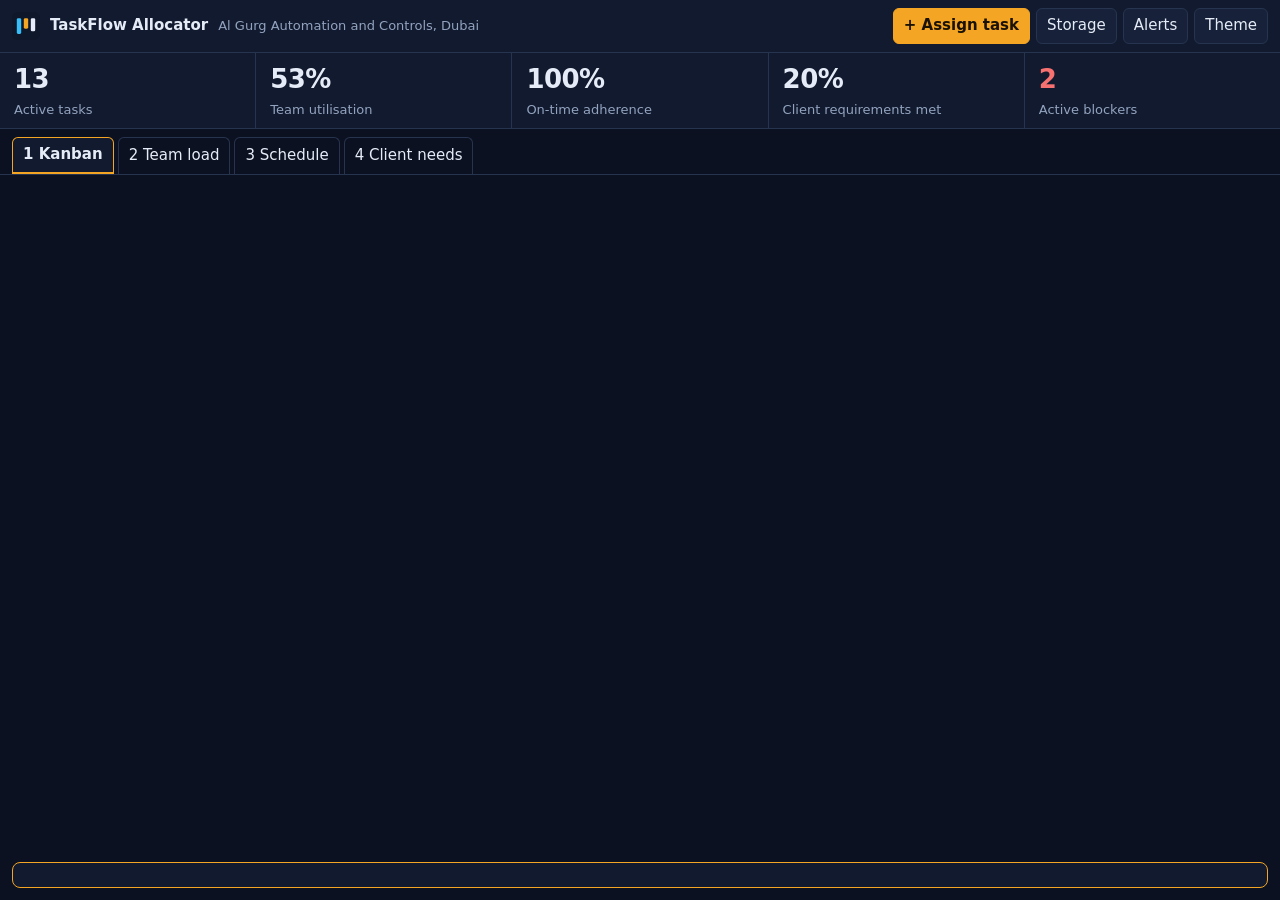
==== index.html @ e7a0b4b4 "Add files via upload" ====
<!doctype html><html lang="en" data-theme="dark"><head><meta charset="utf-8">
<meta name="viewport" content="width=device-width,initial-scale=1,viewport-fit=cover">
<title>TaskFlow Allocator — Al Gurg SCADA Engineering</title>
<link rel="manifest" href="manifest.webmanifest"><meta name="theme-color" content="#0f172a">
<meta name="apple-mobile-web-app-capable" content="yes"><meta name="mobile-web-app-capable" content="yes">
<meta name="apple-mobile-web-app-status-bar-style" content="black-translucent"><meta name="apple-mobile-web-app-title" content="TaskFlow">
<link rel="icon" href="favicon.ico" sizes="any"><link rel="icon" type="image/svg+xml" href="favicon.svg">
<link rel="apple-touch-icon" href="apple-touch-icon.png"><link rel="stylesheet" href="css/styles.css"></head>
<body><a class="skip" href="#view">Skip to content</a>
<header id="bar"><div class="brand"><img src="assets/agac-badge.svg" alt="" width="28" height="28"><b>TaskFlow Allocator</b><span>Al Gurg Automation and Controls, Dubai</span></div>
<div class="acts"><button id="bNew" class="pri">+ Assign task</button><button id="bInstall" hidden>Install app</button><button id="bStore">Storage</button><button id="bBell" aria-label="Enable alerts">Alerts</button><button id="bTheme" aria-label="Toggle light or dark theme">Theme</button></div></header>
<section id="kpis" aria-live="polite"></section>
<nav id="tabs" role="tablist" aria-label="Views"><button data-v="kanban" role="tab">1 Kanban</button><button data-v="team" role="tab">2 Team load</button><button data-v="schedule" role="tab">3 Schedule</button><button data-v="clients" role="tab">4 Client needs</button></nav>
<main id="view" tabindex="-1"></main>
<dialog id="dlg"></dialog><aside id="drawer" hidden></aside><div id="toast" role="status"></div><div id="banner" hidden></div>
<script src="js/db.js"></script><script src="js/seed-data.js"></script><script src="js/kanban.js"></script><script src="js/scheduler.js"></script><script src="js/clients.js"></script><script src="js/pwa-features.js"></script><script src="js/app.js"></script></body></html>
---- css/styles.css ----
:root{--bg:#0b1120;--pan:#111a2e;--pan2:#17223a;--line:#27344f;--tx:#e6ecf7;--mu:#93a3bf;--am:#f5a524;--cy:#38bdf8;--rd:#f87171;--ok:#4ade80;--on:#1a1200;color-scheme:dark;box-sizing:border-box}
[data-theme=light]{--bg:#eef2f7;--pan:#fff;--pan2:#f3f6fb;--line:#c9d3e3;--tx:#0f172a;--mu:#475569;--am:#b45309;--cy:#0369a1;--rd:#b91c1c;--ok:#15803d;--on:#fff;color-scheme:light}
*,*::before,*::after{box-sizing:inherit}
html,body{margin:0;background:var(--bg);color:var(--tx);font:15px/1.45 Bahnschrift,"Segoe UI",system-ui,sans-serif;padding-top:env(safe-area-inset-top,0)}
.skip{position:absolute;left:-999px}.skip:focus{left:8px;top:8px;background:var(--am);color:var(--on);padding:6px 10px;z-index:99}
:focus-visible{outline:2px solid var(--cy);outline-offset:2px}
button,select,input,textarea{font:inherit;color:inherit;background:var(--pan2);border:1px solid var(--line);border-radius:6px;padding:6px 10px}
button{cursor:pointer;min-height:36px}button:hover{border-color:var(--cy)}button.pri{background:var(--am);color:var(--on);border-color:var(--am);font-weight:700}
#bar{position:sticky;top:0;z-index:20;display:flex;gap:12px;align-items:center;justify-content:space-between;flex-wrap:wrap;background:var(--pan);border-bottom:1px solid var(--line);
 padding:8px 12px;padding-left:max(12px,env(titlebar-area-x,0px));width:env(titlebar-area-width,100%);min-width:100%;-webkit-app-region:drag;app-region:drag}
#bar button,#bar a{-webkit-app-region:no-drag;app-region:no-drag}
.brand{display:flex;gap:10px;align-items:center}.brand span{color:var(--mu);font-size:13px}.acts{display:flex;gap:6px;flex-wrap:wrap}
#kpis{display:grid;grid-template-columns:repeat(auto-fit,minmax(150px,1fr));gap:1px;background:var(--line);border-bottom:1px solid var(--line)}
.kpi{background:var(--pan);padding:8px 14px}.kpi b{display:block;font-size:26px;font-variant-numeric:tabular-nums;letter-spacing:-.02em}.kpi span{color:var(--mu);font-size:13px}.kpi.bad b{color:var(--rd)}.kpi.warn b{color:var(--am)}
#tabs{display:flex;gap:4px;padding:8px 12px 0;border-bottom:1px solid var(--line);overflow-x:auto}
#tabs button{border-radius:6px 6px 0 0;border-bottom:0;background:transparent;white-space:nowrap}#tabs button[aria-selected=true]{background:var(--pan);border-color:var(--am);border-bottom:2px solid var(--am);font-weight:700}
main{padding:12px;min-height:60vh}.tools{display:flex;gap:6px;flex-wrap:wrap;margin-bottom:10px;align-items:center}.tools input[type=search]{min-width:200px}
.board{display:grid;grid-auto-flow:column;grid-auto-columns:minmax(260px,1fr);gap:10px;overflow-x:auto;padding-bottom:12px;align-items:start}
.col{background:var(--pan);border:1px solid var(--line);border-radius:8px;min-height:200px}.col.over{border-color:var(--cy)}
.col h3{margin:0;padding:10px 12px;font-size:14px;display:flex;justify-content:space-between;border-bottom:1px solid var(--line)}.col.wip h3{color:var(--am)}
.cards{padding:8px;display:grid;gap:8px}
.card{background:var(--pan2);border:1px solid var(--line);border-left:4px solid var(--cy);border-radius:6px;padding:8px 10px;cursor:grab;font-size:13px}
.card.Critical{border-left-color:var(--rd)}.card.High{border-left-color:var(--am)}.card.Low{border-left-color:var(--mu)}
.card .id{color:var(--mu);font-size:12px}.card h4{margin:2px 0 6px;font-size:14px;cursor:pointer}.card .row{display:flex;gap:6px;flex-wrap:wrap;align-items:center;margin-top:4px;color:var(--mu)}
.tag{border:1px solid var(--line);border-radius:4px;padding:0 6px;font-size:12px;color:var(--tx)}.blk{color:var(--rd);font-weight:700}.late{color:var(--rd)}.okc{color:var(--ok)}
.mv{display:flex;justify-content:space-between;margin-top:6px}.mv button{min-height:30px;padding:2px 10px}
.grid{display:grid;grid-template-columns:repeat(auto-fill,minmax(290px,1fr));gap:10px}.box{background:var(--pan);border:1px solid var(--line);border-radius:8px;padding:12px}.box h3,.box h4{margin:0 0 6px}
.bar{height:8px;background:var(--pan2);border-radius:4px;overflow:hidden;border:1px solid var(--line)}.bar i{display:block;height:100%;background:var(--cy)}.bar i.hi{background:var(--rd)}.bar i.mid{background:var(--am)}
.pill{padding:1px 8px;border-radius:10px;border:1px solid currentColor;font-size:12px}.s-On{color:var(--ok)}.s-At{color:var(--am)}.s-Br{color:var(--rd)}.s-Fu{color:var(--cy)}
.gantt{overflow-x:auto;background:var(--pan);border:1px solid var(--line);border-radius:8px}.gr{display:grid;grid-template-columns:230px 1fr;border-bottom:1px solid var(--line);min-width:760px}
.gl{padding:4px 8px;font-size:13px;white-space:nowrap;overflow:hidden;text-overflow:ellipsis}.gt{position:relative;height:30px;background:repeating-linear-gradient(90deg,transparent 0 calc(var(--u) - 1px),var(--line) calc(var(--u) - 1px) var(--u))}
.gb{position:absolute;top:6px;height:18px;border-radius:4px;background:var(--cy);opacity:.9}.gb.Critical{background:var(--rd)}.gb.High{background:var(--am)}.gb.cf{outline:2px dashed var(--rd);outline-offset:1px}.gm{position:absolute;top:0;bottom:0;width:2px;background:var(--ok)}
.today{position:absolute;top:0;bottom:0;width:2px;background:var(--am)}
dialog{background:var(--pan);color:var(--tx);border:1px solid var(--line);border-radius:10px;width:min(680px,96vw);max-height:92vh;padding:16px}dialog::backdrop{background:#0009}
.f{display:grid;grid-template-columns:repeat(auto-fit,minmax(180px,1fr));gap:8px}.f label{display:grid;gap:2px;font-size:13px;color:var(--mu)}.f .w{grid-column:1/-1}
#drawer{position:fixed;right:0;top:0;bottom:0;width:min(400px,100vw);background:var(--pan);border-left:1px solid var(--line);z-index:30;padding:16px;overflow:auto}
#toast{position:fixed;left:50%;bottom:16px;transform:translateX(-50%);background:var(--tx);color:var(--bg);padding:8px 14px;border-radius:8px;display:none;z-index:40;gap:10px;align-items:center}#toast.on{display:flex}
#banner{position:fixed;left:12px;right:12px;bottom:12px;background:var(--pan);border:1px solid var(--am);border-radius:8px;padding:12px;z-index:35;display:flex;gap:10px;align-items:center;justify-content:space-between;flex-wrap:wrap}
ul.l{list-style:none;margin:0;padding:0;display:grid;gap:4px}.mu{color:var(--mu)}
@media (max-width:600px){.brand span{display:none}}@media (prefers-reduced-motion:no-preference){.bar i{transition:width .3s}}
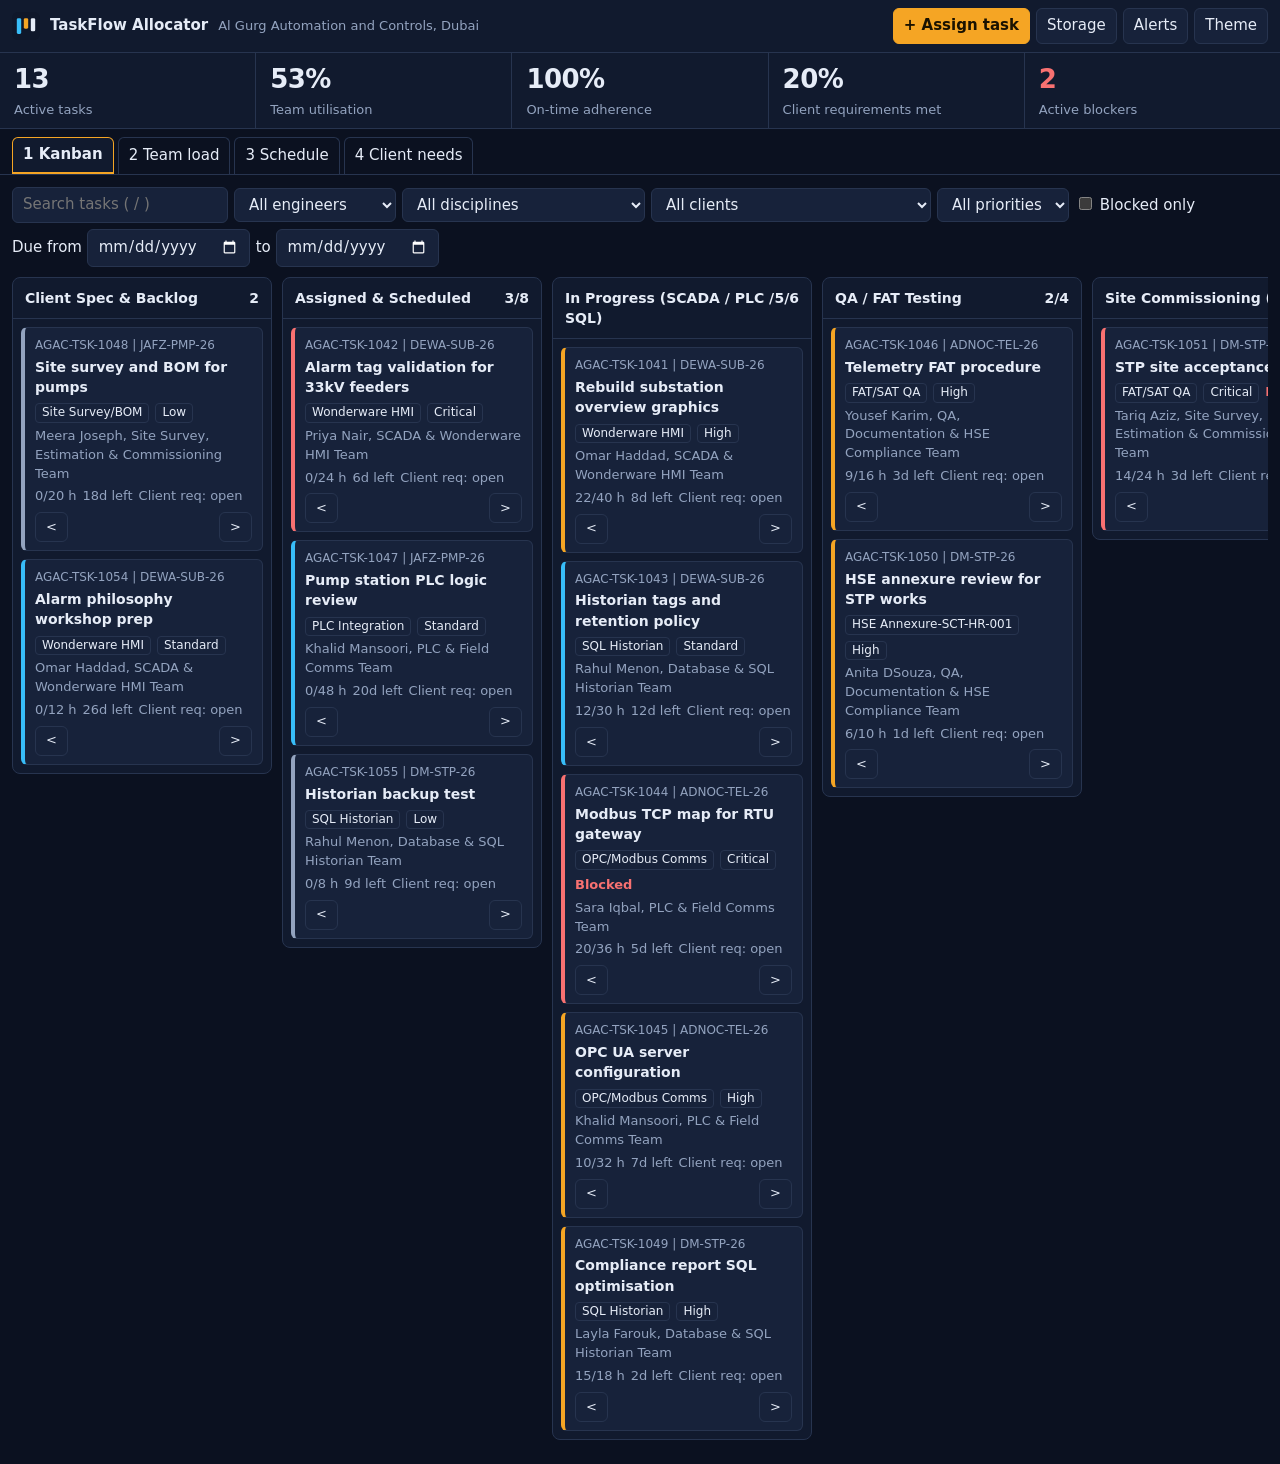
==== commit 118b55c0: "Add files via upload" ====
--- a/index.html
+++ b/index.html
@@ -1,4 +1,4 @@
-<!doctype html><html lang="en" data-theme="dark"><head><meta charset="utf-8">
+<!doctype html><html lang="en-GB" data-theme="dark"><head><meta charset="utf-8">
 <meta name="viewport" content="width=device-width,initial-scale=1,viewport-fit=cover">
 <title>TaskFlow Allocator — Al Gurg SCADA Engineering</title>
 <link rel="manifest" href="manifest.webmanifest"><meta name="theme-color" content="#0f172a">
--- a/css/styles.css
+++ b/css/styles.css
@@ -1,6 +1,6 @@
 :root{--bg:#0b1120;--pan:#111a2e;--pan2:#17223a;--line:#27344f;--tx:#e6ecf7;--mu:#93a3bf;--am:#f5a524;--cy:#38bdf8;--rd:#f87171;--ok:#4ade80;--on:#1a1200;color-scheme:dark;box-sizing:border-box}
 [data-theme=light]{--bg:#eef2f7;--pan:#fff;--pan2:#f3f6fb;--line:#c9d3e3;--tx:#0f172a;--mu:#475569;--am:#b45309;--cy:#0369a1;--rd:#b91c1c;--ok:#15803d;--on:#fff;color-scheme:light}
-*,*::before,*::after{box-sizing:inherit}
+*,*::before,*::after{box-sizing:inherit}[hidden]{display:none!important}
 html,body{margin:0;background:var(--bg);color:var(--tx);font:15px/1.45 Bahnschrift,"Segoe UI",system-ui,sans-serif;padding-top:env(safe-area-inset-top,0)}
 .skip{position:absolute;left:-999px}.skip:focus{left:8px;top:8px;background:var(--am);color:var(--on);padding:6px 10px;z-index:99}
 :focus-visible{outline:2px solid var(--cy);outline-offset:2px}
@@ -17,9 +17,9 @@
 main{padding:12px;min-height:60vh}.tools{display:flex;gap:6px;flex-wrap:wrap;margin-bottom:10px;align-items:center}.tools input[type=search]{min-width:200px}
 .board{display:grid;grid-auto-flow:column;grid-auto-columns:minmax(260px,1fr);gap:10px;overflow-x:auto;padding-bottom:12px;align-items:start}
 .col{background:var(--pan);border:1px solid var(--line);border-radius:8px;min-height:200px}.col.over{border-color:var(--cy)}
-.col h3{margin:0;padding:10px 12px;font-size:14px;display:flex;justify-content:space-between;border-bottom:1px solid var(--line)}.col.wip h3{color:var(--am)}
+.col h3{margin:0;padding:10px 12px;font-size:14px;display:flex;justify-content:space-between;border-bottom:1px solid var(--line)}.col.wip{border:2px solid var(--rd)}.col.wip h3{color:var(--rd);background:color-mix(in srgb,var(--rd) 14%,transparent);font-weight:700}
 .cards{padding:8px;display:grid;gap:8px}
-.card{background:var(--pan2);border:1px solid var(--line);border-left:4px solid var(--cy);border-radius:6px;padding:8px 10px;cursor:grab;font-size:13px}
+.card{background:var(--pan2);border:1px solid var(--line);border-left:4px solid var(--cy);border-radius:6px;padding:8px 10px;cursor:pointer;font-size:13px}
 .card.Critical{border-left-color:var(--rd)}.card.High{border-left-color:var(--am)}.card.Low{border-left-color:var(--mu)}
 .card .id{color:var(--mu);font-size:12px}.card h4{margin:2px 0 6px;font-size:14px;cursor:pointer}.card .row{display:flex;gap:6px;flex-wrap:wrap;align-items:center;margin-top:4px;color:var(--mu)}
 .tag{border:1px solid var(--line);border-radius:4px;padding:0 6px;font-size:12px;color:var(--tx)}.blk{color:var(--rd);font-weight:700}.late{color:var(--rd)}.okc{color:var(--ok)}
@@ -32,7 +32,7 @@
 .gb{position:absolute;top:6px;height:18px;border-radius:4px;background:var(--cy);opacity:.9}.gb.Critical{background:var(--rd)}.gb.High{background:var(--am)}.gb.cf{outline:2px dashed var(--rd);outline-offset:1px}.gm{position:absolute;top:0;bottom:0;width:2px;background:var(--ok)}
 .today{position:absolute;top:0;bottom:0;width:2px;background:var(--am)}
 dialog{background:var(--pan);color:var(--tx);border:1px solid var(--line);border-radius:10px;width:min(680px,96vw);max-height:92vh;padding:16px}dialog::backdrop{background:#0009}
-.f{display:grid;grid-template-columns:repeat(auto-fit,minmax(180px,1fr));gap:8px}.f label{display:grid;gap:2px;font-size:13px;color:var(--mu)}.f .w{grid-column:1/-1}
+.dl{position:absolute;top:6px;font-size:11px;color:var(--mu);padding-left:3px}.grid{align-items:start}.f{align-content:start;display:grid;grid-template-columns:repeat(auto-fit,minmax(180px,1fr));gap:8px}.f label{display:grid;gap:2px;font-size:13px;color:var(--mu)}.f .w{grid-column:1/-1}
 #drawer{position:fixed;right:0;top:0;bottom:0;width:min(400px,100vw);background:var(--pan);border-left:1px solid var(--line);z-index:30;padding:16px;overflow:auto}
 #toast{position:fixed;left:50%;bottom:16px;transform:translateX(-50%);background:var(--tx);color:var(--bg);padding:8px 14px;border-radius:8px;display:none;z-index:40;gap:10px;align-items:center}#toast.on{display:flex}
 #banner{position:fixed;left:12px;right:12px;bottom:12px;background:var(--pan);border:1px solid var(--am);border-radius:8px;padding:12px;z-index:35;display:flex;gap:10px;align-items:center;justify-content:space-between;flex-wrap:wrap}
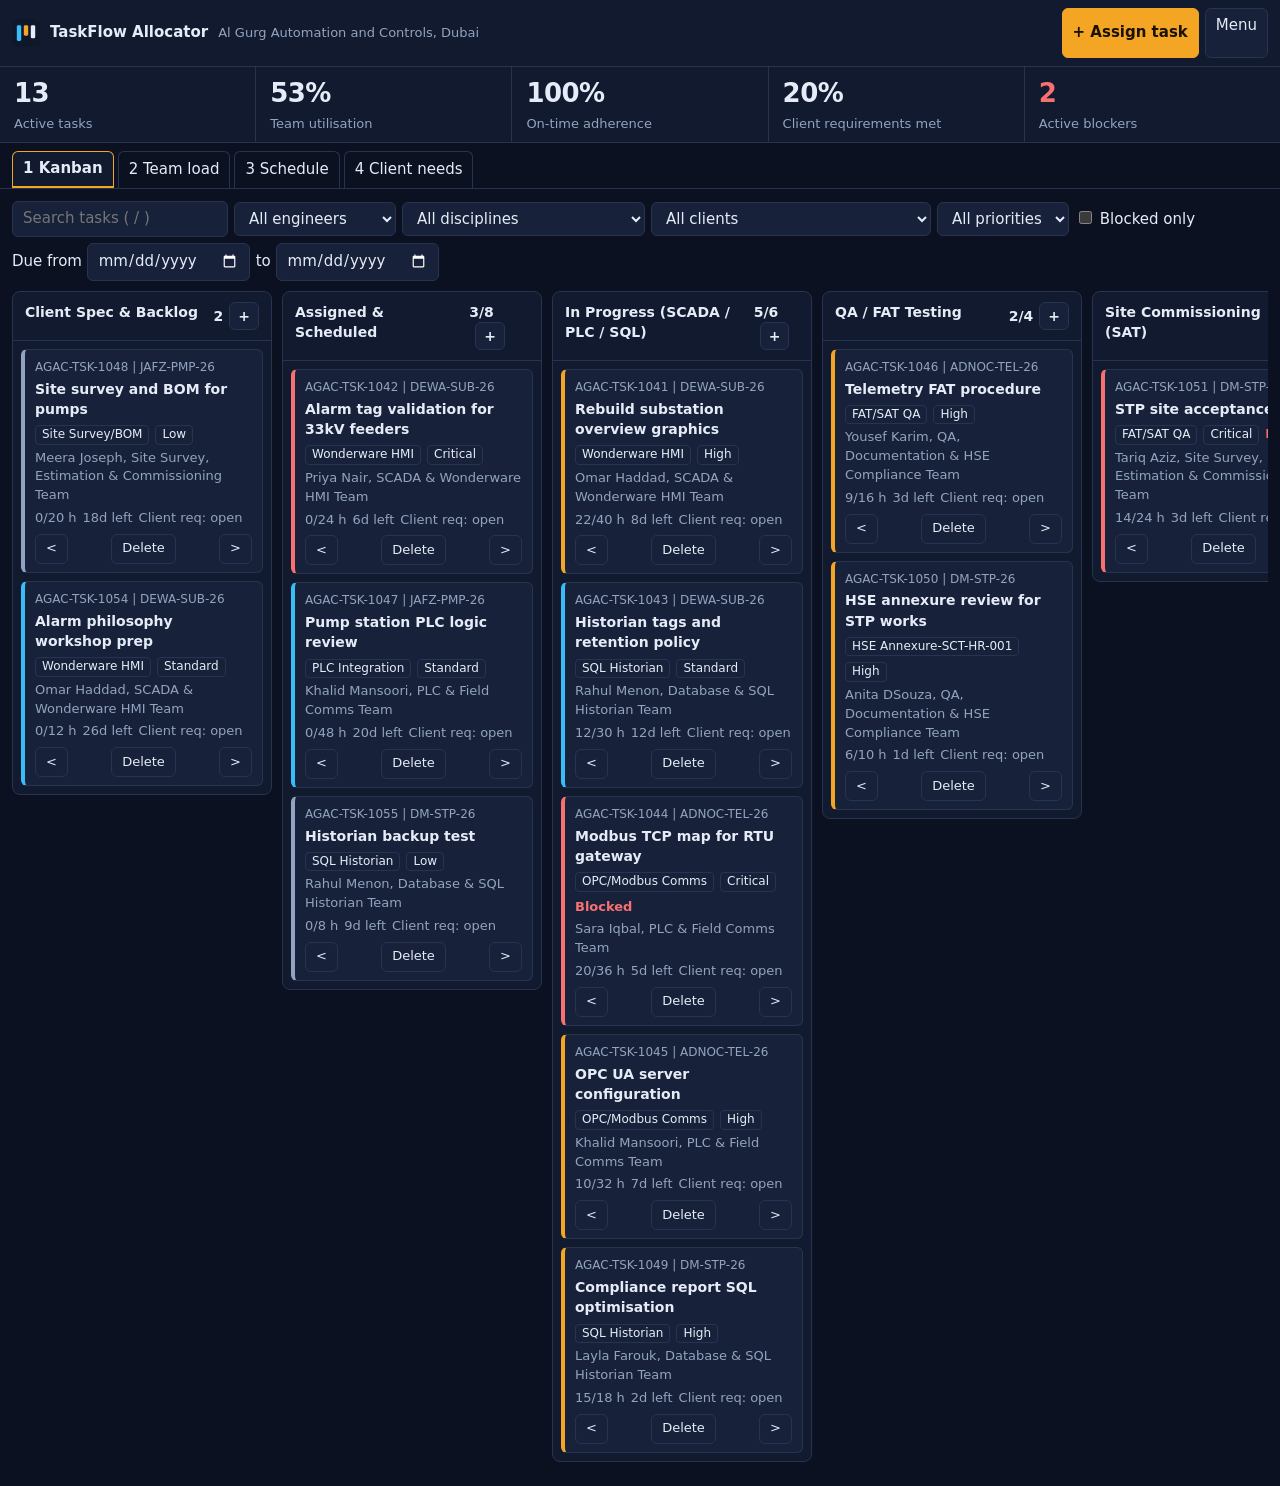
==== commit 1752afd2: "Add files via upload" ====
--- a/index.html
+++ b/index.html
@@ -8,7 +8,7 @@
 <link rel="apple-touch-icon" href="apple-touch-icon.png"><link rel="stylesheet" href="css/styles.css"></head>
 <body><a class="skip" href="#view">Skip to content</a>
 <header id="bar"><div class="brand"><img src="assets/agac-badge.svg" alt="" width="28" height="28"><b>TaskFlow Allocator</b><span>Al Gurg Automation and Controls, Dubai</span></div>
-<div class="acts"><button id="bNew" class="pri">+ Assign task</button><button id="bInstall" hidden>Install app</button><button id="bStore">Storage</button><button id="bBell" aria-label="Enable alerts">Alerts</button><button id="bTheme" aria-label="Toggle light or dark theme">Theme</button></div></header>
+<div class="acts"><button id="bNew" class="pri">+ Assign task</button><button id="bInstall" hidden>Install app</button><details id="mn"><summary>Menu</summary><div class="menu"><button id="bStore">Storage and backup</button><button id="bBell" aria-label="Enable alerts">Enable alerts</button><button id="bTheme" aria-label="Toggle light or dark theme">Switch theme</button></div></details></div></header>
 <section id="kpis" aria-live="polite"></section>
 <nav id="tabs" role="tablist" aria-label="Views"><button data-v="kanban" role="tab">1 Kanban</button><button data-v="team" role="tab">2 Team load</button><button data-v="schedule" role="tab">3 Schedule</button><button data-v="clients" role="tab">4 Client needs</button></nav>
 <main id="view" tabindex="-1"></main>
--- a/css/styles.css
+++ b/css/styles.css
@@ -8,7 +8,7 @@
 button{cursor:pointer;min-height:36px}button:hover{border-color:var(--cy)}button.pri{background:var(--am);color:var(--on);border-color:var(--am);font-weight:700}
 #bar{position:sticky;top:0;z-index:20;display:flex;gap:12px;align-items:center;justify-content:space-between;flex-wrap:wrap;background:var(--pan);border-bottom:1px solid var(--line);
  padding:8px 12px;padding-left:max(12px,env(titlebar-area-x,0px));width:env(titlebar-area-width,100%);min-width:100%;-webkit-app-region:drag;app-region:drag}
-#bar button,#bar a{-webkit-app-region:no-drag;app-region:no-drag}
+#bar button,#bar a,#bar summary{-webkit-app-region:no-drag;app-region:no-drag}
 .brand{display:flex;gap:10px;align-items:center}.brand span{color:var(--mu);font-size:13px}.acts{display:flex;gap:6px;flex-wrap:wrap}
 #kpis{display:grid;grid-template-columns:repeat(auto-fit,minmax(150px,1fr));gap:1px;background:var(--line);border-bottom:1px solid var(--line)}
 .kpi{background:var(--pan);padding:8px 14px}.kpi b{display:block;font-size:26px;font-variant-numeric:tabular-nums;letter-spacing:-.02em}.kpi span{color:var(--mu);font-size:13px}.kpi.bad b{color:var(--rd)}.kpi.warn b{color:var(--am)}
@@ -32,7 +32,7 @@
 .gb{position:absolute;top:6px;height:18px;border-radius:4px;background:var(--cy);opacity:.9}.gb.Critical{background:var(--rd)}.gb.High{background:var(--am)}.gb.cf{outline:2px dashed var(--rd);outline-offset:1px}.gm{position:absolute;top:0;bottom:0;width:2px;background:var(--ok)}
 .today{position:absolute;top:0;bottom:0;width:2px;background:var(--am)}
 dialog{background:var(--pan);color:var(--tx);border:1px solid var(--line);border-radius:10px;width:min(680px,96vw);max-height:92vh;padding:16px}dialog::backdrop{background:#0009}
-.dl{position:absolute;top:6px;font-size:11px;color:var(--mu);padding-left:3px}.grid{align-items:start}.f{align-content:start;display:grid;grid-template-columns:repeat(auto-fit,minmax(180px,1fr));gap:8px}.f label{display:grid;gap:2px;font-size:13px;color:var(--mu)}.f .w{grid-column:1/-1}
+.gb{cursor:pointer}fieldset{border:1px solid var(--line);border-radius:6px;display:grid;gap:4px;margin:0}#mn{position:relative}#mn summary{list-style:none;cursor:pointer;border:1px solid var(--line);border-radius:6px;padding:6px 10px;min-height:36px;background:var(--pan2)}#mn summary::-webkit-details-marker{display:none}.menu{position:absolute;right:0;top:100%;margin-top:4px;background:var(--pan);border:1px solid var(--line);border-radius:8px;padding:6px;display:grid;gap:4px;min-width:180px;z-index:25}.col h3 button{min-height:28px;padding:0 8px;margin-left:6px}.dl{position:absolute;top:6px;font-size:11px;color:var(--mu);padding-left:3px}.grid{align-items:start}.f{align-content:start;display:grid;grid-template-columns:repeat(auto-fit,minmax(180px,1fr));gap:8px}.f label{display:grid;gap:2px;font-size:13px;color:var(--mu)}.f .w{grid-column:1/-1}
 #drawer{position:fixed;right:0;top:0;bottom:0;width:min(400px,100vw);background:var(--pan);border-left:1px solid var(--line);z-index:30;padding:16px;overflow:auto}
 #toast{position:fixed;left:50%;bottom:16px;transform:translateX(-50%);background:var(--tx);color:var(--bg);padding:8px 14px;border-radius:8px;display:none;z-index:40;gap:10px;align-items:center}#toast.on{display:flex}
 #banner{position:fixed;left:12px;right:12px;bottom:12px;background:var(--pan);border:1px solid var(--am);border-radius:8px;padding:12px;z-index:35;display:flex;gap:10px;align-items:center;justify-content:space-between;flex-wrap:wrap}
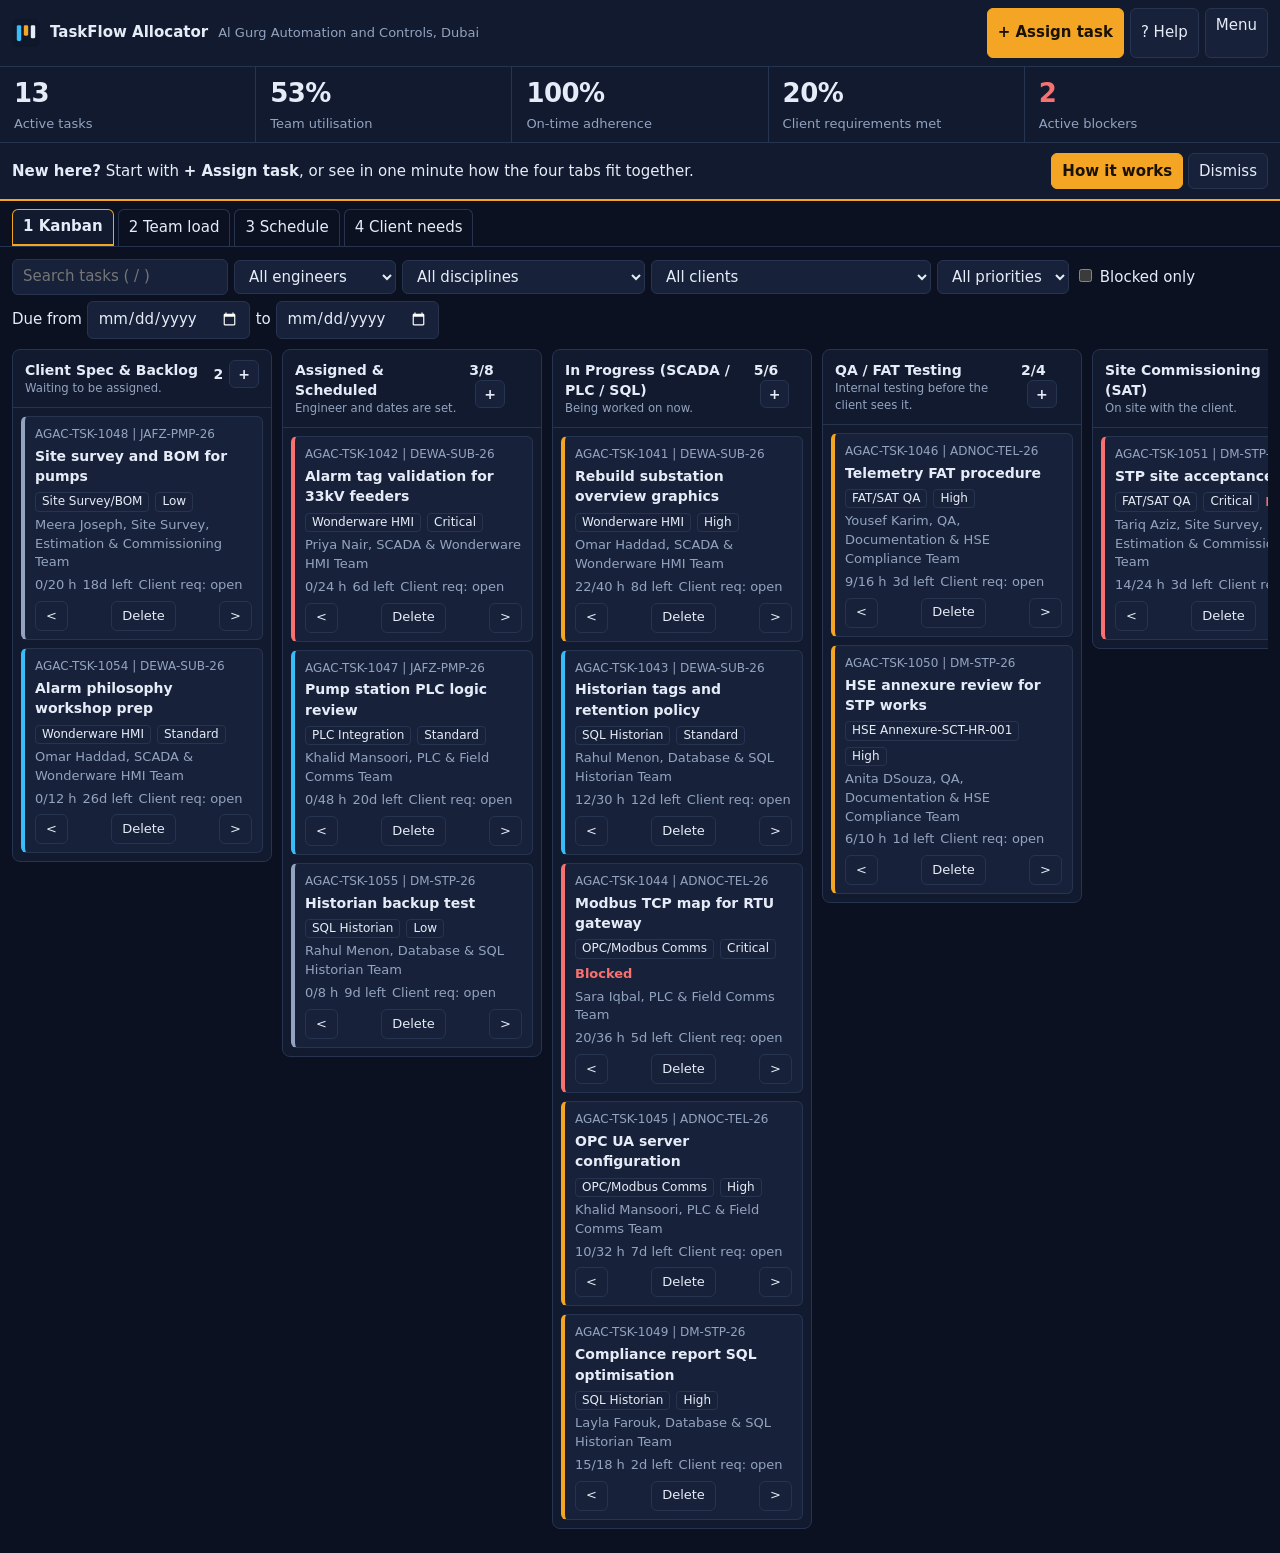
==== commit d51bb7e0: "Add files via upload" ====
--- a/index.html
+++ b/index.html
@@ -8,8 +8,9 @@
 <link rel="apple-touch-icon" href="apple-touch-icon.png"><link rel="stylesheet" href="css/styles.css"></head>
 <body><a class="skip" href="#view">Skip to content</a>
 <header id="bar"><div class="brand"><img src="assets/agac-badge.svg" alt="" width="28" height="28"><b>TaskFlow Allocator</b><span>Al Gurg Automation and Controls, Dubai</span></div>
-<div class="acts"><button id="bNew" class="pri">+ Assign task</button><button id="bInstall" hidden>Install app</button><details id="mn"><summary>Menu</summary><div class="menu"><button id="bStore">Storage and backup</button><button id="bBell" aria-label="Enable alerts">Enable alerts</button><button id="bTheme" aria-label="Toggle light or dark theme">Switch theme</button></div></details></div></header>
+<div class="acts"><button id="bNew" class="pri">+ Assign task</button><button id="bInstall" hidden>Install app</button><button id="bHelp" aria-label="How to use TaskFlow">? Help</button><details id="mn"><summary>Menu</summary><div class="menu"><button id="bStore">Storage and backup</button><button id="bBell" aria-label="Enable alerts">Enable alerts</button><button id="bTheme" aria-label="Toggle light or dark theme">Switch theme</button></div></details></div></header>
 <section id="kpis" aria-live="polite"></section>
+<section id="welcome" hidden><span><b>New here?</b> Start with <b>+ Assign task</b>, or see in one minute how the four tabs fit together.</span><span><button class="pri" id="wTour">How it works</button> <button id="wNo">Dismiss</button></span></section>
 <nav id="tabs" role="tablist" aria-label="Views"><button data-v="kanban" role="tab">1 Kanban</button><button data-v="team" role="tab">2 Team load</button><button data-v="schedule" role="tab">3 Schedule</button><button data-v="clients" role="tab">4 Client needs</button></nav>
 <main id="view" tabindex="-1"></main>
 <dialog id="dlg"></dialog><aside id="drawer" hidden></aside><div id="toast" role="status"></div><div id="banner" hidden></div>
--- a/css/styles.css
+++ b/css/styles.css
@@ -32,7 +32,7 @@
 .gb{position:absolute;top:6px;height:18px;border-radius:4px;background:var(--cy);opacity:.9}.gb.Critical{background:var(--rd)}.gb.High{background:var(--am)}.gb.cf{outline:2px dashed var(--rd);outline-offset:1px}.gm{position:absolute;top:0;bottom:0;width:2px;background:var(--ok)}
 .today{position:absolute;top:0;bottom:0;width:2px;background:var(--am)}
 dialog{background:var(--pan);color:var(--tx);border:1px solid var(--line);border-radius:10px;width:min(680px,96vw);max-height:92vh;padding:16px}dialog::backdrop{background:#0009}
-.gb{cursor:pointer}fieldset{border:1px solid var(--line);border-radius:6px;display:grid;gap:4px;margin:0}#mn{position:relative}#mn summary{list-style:none;cursor:pointer;border:1px solid var(--line);border-radius:6px;padding:6px 10px;min-height:36px;background:var(--pan2)}#mn summary::-webkit-details-marker{display:none}.menu{position:absolute;right:0;top:100%;margin-top:4px;background:var(--pan);border:1px solid var(--line);border-radius:8px;padding:6px;display:grid;gap:4px;min-width:180px;z-index:25}.col h3 button{min-height:28px;padding:0 8px;margin-left:6px}.dl{position:absolute;top:6px;font-size:11px;color:var(--mu);padding-left:3px}.grid{align-items:start}.f{align-content:start;display:grid;grid-template-columns:repeat(auto-fit,minmax(180px,1fr));gap:8px}.f label{display:grid;gap:2px;font-size:13px;color:var(--mu)}.f .w{grid-column:1/-1}
+.help h4{margin:14px 0 4px}.help ol{padding-left:20px;display:grid;gap:6px}dialog{overflow:auto}#welcome{display:flex;gap:10px;align-items:center;justify-content:space-between;flex-wrap:wrap;background:var(--pan);border-bottom:2px solid var(--am);padding:10px 12px}.gb{cursor:pointer}fieldset{border:1px solid var(--line);border-radius:6px;display:grid;gap:4px;margin:0}#mn{position:relative}#mn summary{list-style:none;cursor:pointer;border:1px solid var(--line);border-radius:6px;padding:6px 10px;min-height:36px;background:var(--pan2)}#mn summary::-webkit-details-marker{display:none}.menu{position:absolute;right:0;top:100%;margin-top:4px;background:var(--pan);border:1px solid var(--line);border-radius:8px;padding:6px;display:grid;gap:4px;min-width:180px;z-index:25}.col h3 button{min-height:28px;padding:0 8px;margin-left:6px}.dl{position:absolute;top:6px;font-size:11px;color:var(--mu);padding-left:3px}.grid{align-items:start}.f{align-content:start;display:grid;grid-template-columns:repeat(auto-fit,minmax(180px,1fr));gap:8px}.f label{display:grid;gap:2px;font-size:13px;color:var(--mu)}.f .w{grid-column:1/-1}
 #drawer{position:fixed;right:0;top:0;bottom:0;width:min(400px,100vw);background:var(--pan);border-left:1px solid var(--line);z-index:30;padding:16px;overflow:auto}
 #toast{position:fixed;left:50%;bottom:16px;transform:translateX(-50%);background:var(--tx);color:var(--bg);padding:8px 14px;border-radius:8px;display:none;z-index:40;gap:10px;align-items:center}#toast.on{display:flex}
 #banner{position:fixed;left:12px;right:12px;bottom:12px;background:var(--pan);border:1px solid var(--am);border-radius:8px;padding:12px;z-index:35;display:flex;gap:10px;align-items:center;justify-content:space-between;flex-wrap:wrap}
